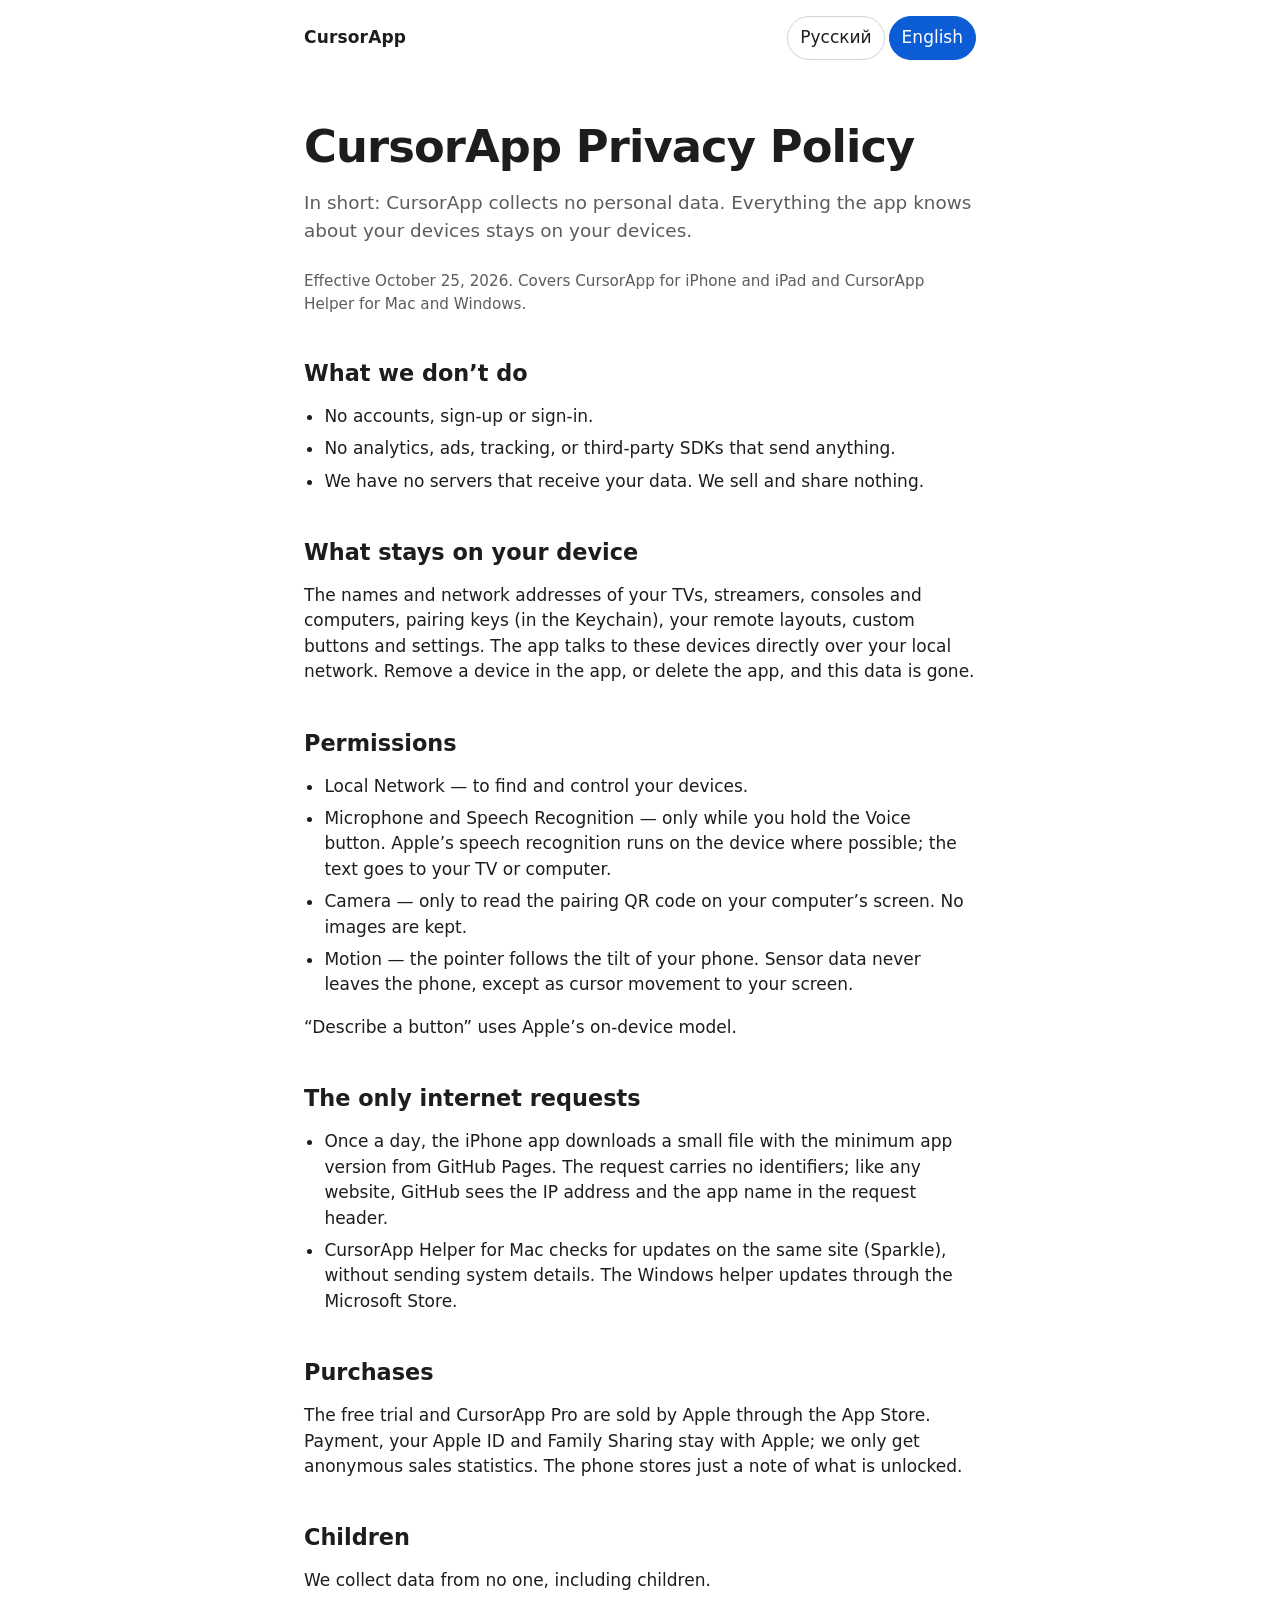
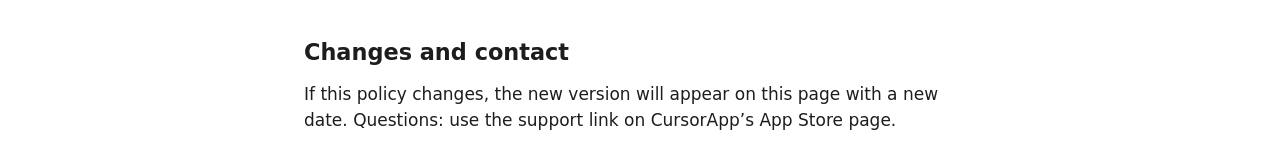
==== privacy/index.html @ 159f4410 "Publish Helper 1.0.0 staging feed and public site" ====
<!doctype html>
<html lang="en">
<head>
<meta charset="utf-8">
<meta name="viewport" content="width=device-width, initial-scale=1">
<meta http-equiv="Content-Security-Policy" content="default-src 'self'">
<meta name="color-scheme" content="light dark">
<title>CursorApp Privacy Policy</title>
<meta name="description" content="CursorApp collects no personal data. Everything stays on your devices.">
<link rel="stylesheet" href="../mac/style.css">
<script src="lang.js" defer></script>
</head>
<body>
<header class="bar">
  <span class="brand">CursorApp</span>
  <nav class="langs" aria-label="Language / Язык">
    <a href="?lang=ru" id="to-ru" hreflang="ru" lang="ru">Русский</a>
    <a href="?lang=en" id="to-en" hreflang="en" lang="en">English</a>
  </nav>
</header>

<main>
  <section aria-labelledby="h-title">
    <h1 id="h-title"><span lang="ru">Политика конфиденциальности CursorApp</span><span lang="en">CursorApp Privacy Policy</span></h1>
    <p class="lead"><span lang="ru">Коротко: CursorApp не собирает персональные данные. Всё, что приложение знает о ваших устройствах, остаётся на ваших устройствах.</span><span lang="en">In short: CursorApp collects no personal data. Everything the app knows about your devices stays on your devices.</span></p>
    <p class="meta"><span lang="ru">Действует с 25 октября 2026 года. Относится к приложению CursorApp для iPhone и iPad и к CursorApp Helper для Mac и Windows.</span><span lang="en">Effective October 25, 2026. Covers CursorApp for iPhone and iPad and CursorApp Helper for Mac and Windows.</span></p>
  </section>

  <section aria-labelledby="h-none">
    <h2 id="h-none"><span lang="ru">Чего мы не делаем</span><span lang="en">What we don’t do</span></h2>
    <ul>
      <li><span lang="ru">Нет аккаунтов, регистрации и входа.</span><span lang="en">No accounts, sign-up or sign-in.</span></li>
      <li><span lang="ru">Нет аналитики, рекламы, трекинга и сторонних SDK, которые что-то отправляют.</span><span lang="en">No analytics, ads, tracking, or third-party SDKs that send anything.</span></li>
      <li><span lang="ru">У нас нет серверов, на которые приходили бы ваши данные. Мы ничего не продаём и не передаём.</span><span lang="en">We have no servers that receive your data. We sell and share nothing.</span></li>
    </ul>
  </section>

  <section aria-labelledby="h-device">
    <h2 id="h-device"><span lang="ru">Что хранится на устройстве</span><span lang="en">What stays on your device</span></h2>
    <p><span lang="ru">Имена и адреса ваших телевизоров, приставок и компьютеров в домашней сети, ключи сопряжения (в Связке ключей), ваши раскладки пульта, свои кнопки и настройки. Приложение общается с этими устройствами напрямую по локальной сети. Удалите устройство в приложении или само приложение — и эти данные исчезнут.</span><span lang="en">The names and network addresses of your TVs, streamers, consoles and computers, pairing keys (in the Keychain), your remote layouts, custom buttons and settings. The app talks to these devices directly over your local network. Remove a device in the app, or delete the app, and this data is gone.</span></p>
  </section>

  <section aria-labelledby="h-perms">
    <h2 id="h-perms"><span lang="ru">Разрешения</span><span lang="en">Permissions</span></h2>
    <ul>
      <li><span lang="ru">Локальная сеть — чтобы найти устройства и управлять ими.</span><span lang="en">Local Network — to find and control your devices.</span></li>
      <li><span lang="ru">Микрофон и распознавание речи — только пока вы держите кнопку «Голос». Речь распознаёт Apple, на устройстве, где это возможно; текст уходит на ваш телевизор или компьютер.</span><span lang="en">Microphone and Speech Recognition — only while you hold the Voice button. Apple’s speech recognition runs on the device where possible; the text goes to your TV or computer.</span></li>
      <li><span lang="ru">Камера — только чтобы прочитать QR-код сопряжения с экрана компьютера. Снимки не сохраняются.</span><span lang="en">Camera — only to read the pairing QR code on your computer’s screen. No images are kept.</span></li>
      <li><span lang="ru">Движение — указка следует за наклоном телефона. Данные датчиков не покидают телефон, кроме движения курсора на ваш экран.</span><span lang="en">Motion — the pointer follows the tilt of your phone. Sensor data never leaves the phone, except as cursor movement to your screen.</span></li>
    </ul>
    <p><span lang="ru">«Кнопка словами» работает на модели Apple прямо на устройстве.</span><span lang="en">“Describe a button” uses Apple’s on-device model.</span></p>
  </section>

  <section aria-labelledby="h-net">
    <h2 id="h-net"><span lang="ru">Единственные запросы в интернет</span><span lang="en">The only internet requests</span></h2>
    <ul>
      <li><span lang="ru">Раз в сутки приложение для iPhone загружает с GitHub Pages небольшой файл с номером минимальной версии. В запросе нет никаких идентификаторов; GitHub, как любой сайт, видит IP-адрес и имя приложения в заголовке запроса.</span><span lang="en">Once a day, the iPhone app downloads a small file with the minimum app version from GitHub Pages. The request carries no identifiers; like any website, GitHub sees the IP address and the app name in the request header.</span></li>
      <li><span lang="ru">CursorApp Helper для Mac проверяет обновления на том же сайте (Sparkle), без сведений о системе. Помощник для Windows обновляется через Microsoft Store.</span><span lang="en">CursorApp Helper for Mac checks for updates on the same site (Sparkle), without sending system details. The Windows helper updates through the Microsoft Store.</span></li>
    </ul>
  </section>

  <section aria-labelledby="h-buy">
    <h2 id="h-buy"><span lang="ru">Покупки</span><span lang="en">Purchases</span></h2>
    <p><span lang="ru">Пробную неделю и CursorApp Pro продаёт Apple через App Store. Оплата, Apple ID и семейный доступ остаются у Apple; мы получаем только обезличенную статистику продаж. На телефоне хранится лишь отметка о том, что открыто.</span><span lang="en">The free trial and CursorApp Pro are sold by Apple through the App Store. Payment, your Apple ID and Family Sharing stay with Apple; we only get anonymous sales statistics. The phone stores just a note of what is unlocked.</span></p>
  </section>

  <section aria-labelledby="h-kids">
    <h2 id="h-kids"><span lang="ru">Дети</span><span lang="en">Children</span></h2>
    <p><span lang="ru">Мы ни у кого не собираем данные, в том числе у детей.</span><span lang="en">We collect data from no one, including children.</span></p>
  </section>

  <section aria-labelledby="h-contact">
    <h2 id="h-contact"><span lang="ru">Изменения и связь</span><span lang="en">Changes and contact</span></h2>
    <p><span lang="ru">Если политика изменится, новая версия появится на этой странице с новой датой. Вопросы — через ссылку поддержки на странице CursorApp в App Store.</span><span lang="en">If this policy changes, the new version will appear on this page with a new date. Questions: use the support link on CursorApp’s App Store page.</span></p>
  </section>
</main>
</body>
</html>
---- mac/style.css ----
:root {
  color-scheme: light dark;
  --bg: #ffffff;
  --text: #1d1d1f;
  --muted: #5c5c61;
  --line: #d2d2d7;
  --card: #f5f5f7;
  --accent: #0b5cd5;
  --on-accent: #ffffff;
  --disabled-bg: #e3e3e8;
  --disabled-text: #5c5c61;
}
@media (prefers-color-scheme: dark) {
  :root {
    --bg: #111113;
    --text: #f2f2f4;
    --muted: #a8a8b0;
    --line: #38383d;
    --card: #1c1c1f;
    --accent: #6aa7ff;
    --on-accent: #0a1a33;
    --disabled-bg: #2a2a2e;
    --disabled-text: #a8a8b0;
  }
}
* { box-sizing: border-box; }
html { -webkit-text-size-adjust: 100%; }
body {
  margin: 0;
  background: var(--bg);
  color: var(--text);
  font: 17px/1.5 -apple-system, BlinkMacSystemFont, "SF Pro Text", system-ui, "Segoe UI", sans-serif;
  overflow-wrap: anywhere;
}
/* Язык выбирает page.js: видна только ветка с lang активного языка. Без скриптов — английский (html lang="en"). */
html[lang="ru"] span[lang="en"],
html[lang="en"] span[lang="ru"] { display: none; }
.bar, main, footer { max-width: 44rem; margin: 0 auto; padding-left: 16px; padding-right: 16px; }
.bar { display: flex; justify-content: space-between; align-items: center; padding-top: 16px; padding-bottom: 8px; gap: 12px; flex-wrap: wrap; }
.brand { font-weight: 700; letter-spacing: .01em; }
.langs { display: flex; gap: 4px; }
.langs a { color: var(--text); text-decoration: none; padding: 8px 12px; border-radius: 999px; border: 1px solid var(--line); min-height: 44px; display: inline-flex; align-items: center; }
.langs a[aria-current="true"] { background: var(--accent); color: var(--on-accent); border-color: var(--accent); }
h1 { font-size: clamp(1.9rem, 7vw, 2.8rem); line-height: 1.1; margin: 1.2em 0 .4em; letter-spacing: -.02em; }
h2 { font-size: 1.4rem; margin: 2em 0 .5em; line-height: 1.2; }
.lead { font-size: 1.15rem; color: var(--muted); margin: 0 0 1.4em; }
.download { margin: 1em 0; }
.button {
  display: inline-flex; align-items: center; justify-content: center; min-height: 52px; padding: 0 28px;
  border-radius: 999px; background: var(--accent); color: var(--on-accent); font-weight: 600; font-size: 1.05rem; text-decoration: none;
}
.button[aria-disabled="true"] { background: var(--disabled-bg); color: var(--disabled-text); pointer-events: none; cursor: default; }
.meta { color: var(--muted); font-size: .95rem; margin: .6em 0 0; }
code { font: .9em ui-monospace, SFMono-Regular, Menlo, monospace; background: var(--card); padding: .1em .35em; border-radius: 6px; }
#sha { display: inline-block; max-width: 100%; word-break: break-all; }
.steps { padding-inline-start: 1.4em; }
.steps li { margin: .5em 0; }
details { border-top: 1px solid var(--line); padding: .4em 0; }
details:last-of-type { border-bottom: 1px solid var(--line); }
summary { cursor: pointer; font-weight: 600; padding: .5em 0; min-height: 44px; }
details p { margin: .2em 0 .8em; color: var(--muted); }
ul { padding-inline-start: 1.2em; }
li { margin: .4em 0; }
footer { color: var(--muted); font-size: .9rem; padding-top: 2em; padding-bottom: 3em; }
a:focus-visible, summary:focus-visible, .button:focus-visible {
  outline: 3px solid var(--accent); outline-offset: 3px; border-radius: 6px;
}
@media (prefers-reduced-motion: no-preference) {
  .button, .langs a { transition: background-color .15s ease, color .15s ease; }
}
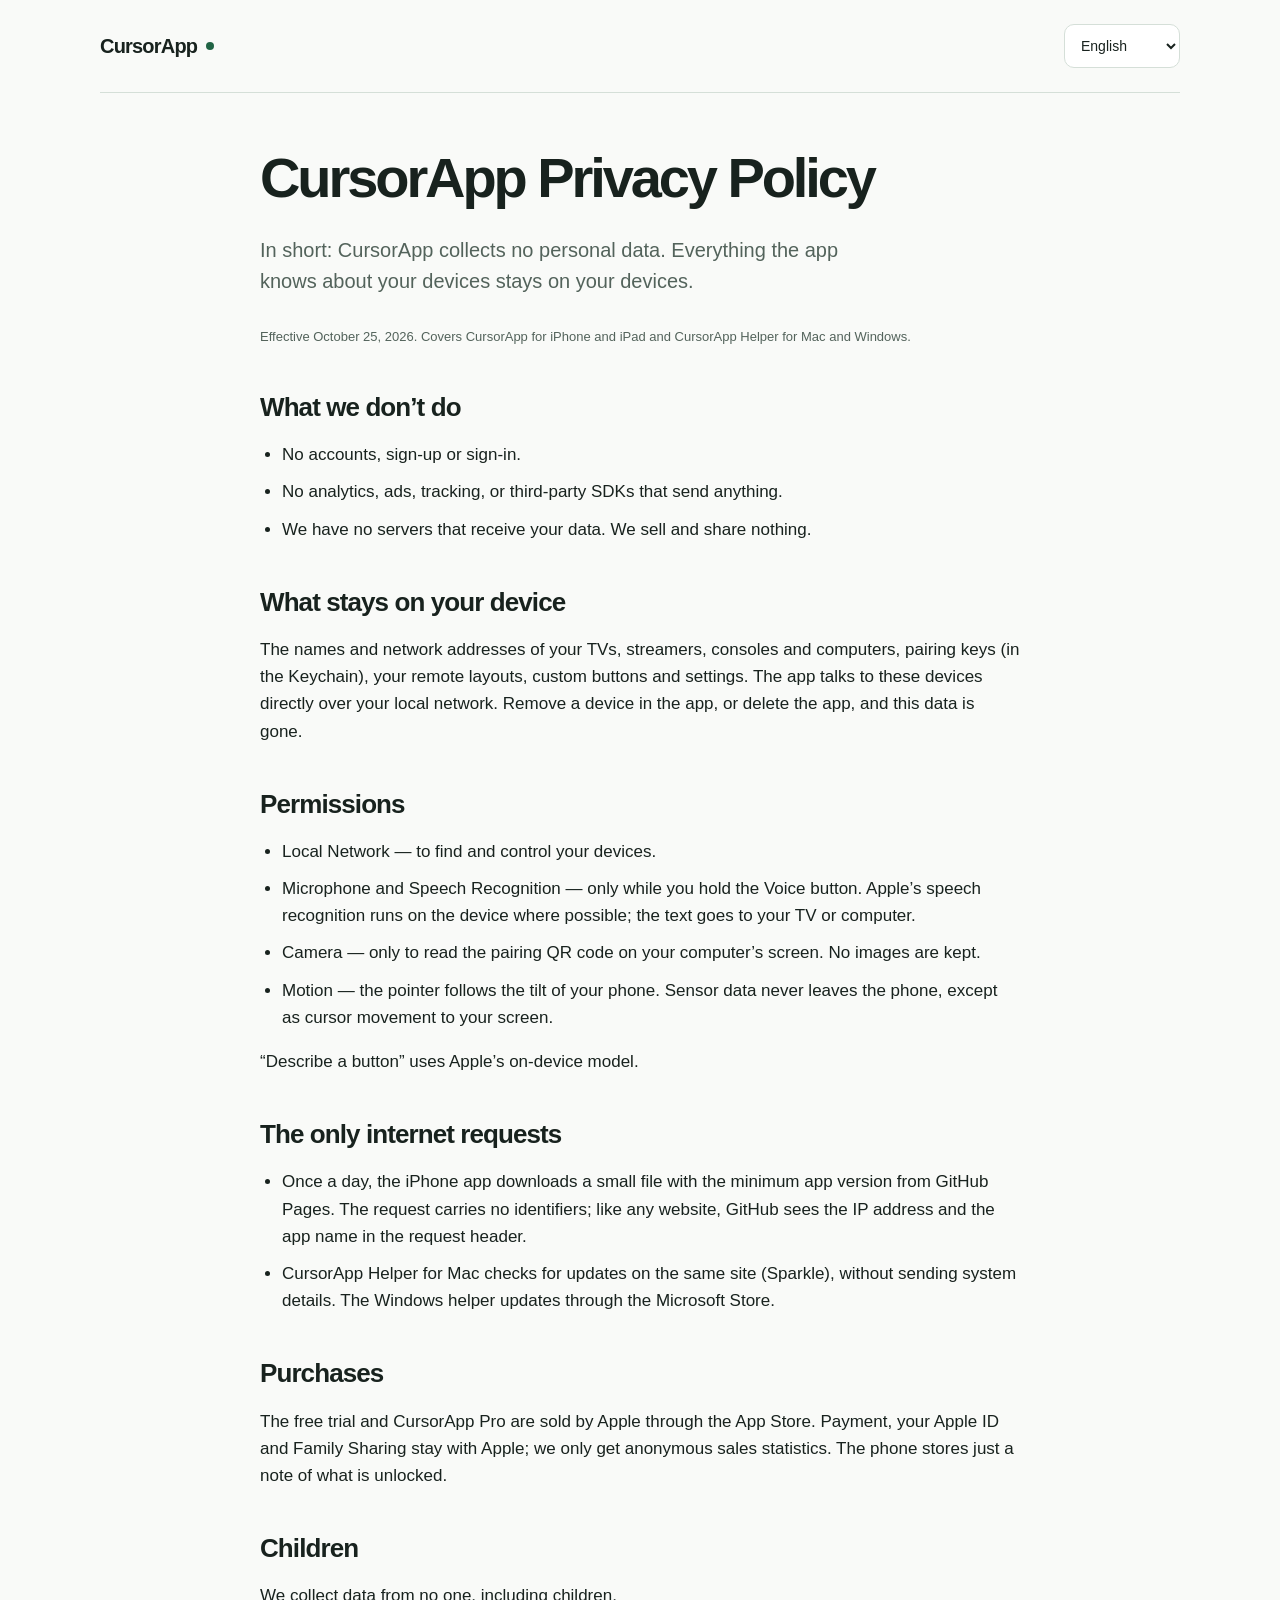
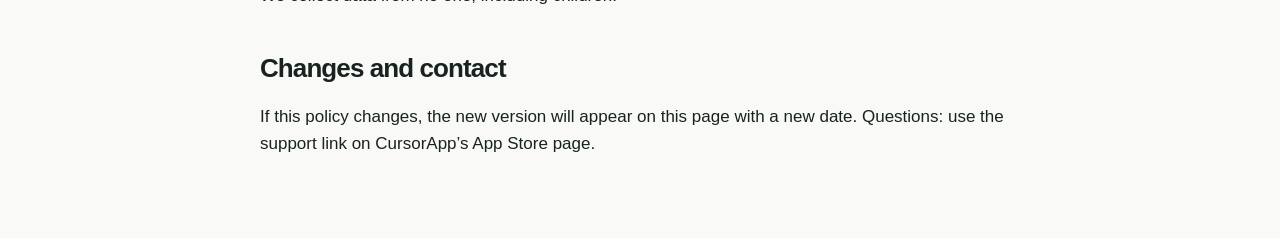
==== commit 682418e8: "Simplify Helper setup page and language selection" ====
--- a/privacy/index.html
+++ b/privacy/index.html
@@ -8,15 +8,18 @@
 <title>CursorApp Privacy Policy</title>
 <meta name="description" content="CursorApp collects no personal data. Everything stays on your devices.">
 <link rel="stylesheet" href="../mac/style.css">
-<script src="lang.js" defer></script>
+<script src="../lang.js" defer></script>
 </head>
-<body>
+<body class="legal">
 <header class="bar">
-  <span class="brand">CursorApp</span>
-  <nav class="langs" aria-label="Language / Язык">
-    <a href="?lang=ru" id="to-ru" hreflang="ru" lang="ru">Русский</a>
-    <a href="?lang=en" id="to-en" hreflang="en" lang="en">English</a>
-  </nav>
+  <a class="brand" href="../mac/" data-localized-link>CursorApp<span class="brand-dot" aria-hidden="true"></span></a>
+  <label class="language-picker">
+    <span class="sr-only"><span lang="ru">Язык</span><span lang="en">Language</span></span>
+    <select id="language" name="lang">
+      <option value="en" lang="en">English</option>
+      <option value="ru" lang="ru">Русский</option>
+    </select>
+  </label>
 </header>
 
 <main>
--- a/mac/style.css
+++ b/mac/style.css
@@ -1,70 +1,64 @@
 :root {
   color-scheme: light dark;
-  --bg: #ffffff;
-  --text: #1d1d1f;
-  --muted: #5c5c61;
-  --line: #d2d2d7;
-  --card: #f5f5f7;
-  --accent: #0b5cd5;
-  --on-accent: #ffffff;
-  --disabled-bg: #e3e3e8;
-  --disabled-text: #5c5c61;
+  --bg: #f9faf8; --text: #18221e; --muted: #53635b; --line: #d5dfd8;
+  --card: #fff; --accent: #216445; --on-accent: #fff; --soft: #edf3ee;
 }
 @media (prefers-color-scheme: dark) {
-  :root {
-    --bg: #111113;
-    --text: #f2f2f4;
-    --muted: #a8a8b0;
-    --line: #38383d;
-    --card: #1c1c1f;
-    --accent: #6aa7ff;
-    --on-accent: #0a1a33;
-    --disabled-bg: #2a2a2e;
-    --disabled-text: #a8a8b0;
-  }
+  :root { --bg: #111815; --text: #edf4ee; --muted: #a5b7aa; --line: #35483c; --card: #19231d; --accent: #a5e1b8; --on-accent: #132d1c; --soft: #1c3023; }
 }
 * { box-sizing: border-box; }
-html { -webkit-text-size-adjust: 100%; }
-body {
-  margin: 0;
-  background: var(--bg);
-  color: var(--text);
-  font: 17px/1.5 -apple-system, BlinkMacSystemFont, "SF Pro Text", system-ui, "Segoe UI", sans-serif;
-  overflow-wrap: anywhere;
+html { -webkit-text-size-adjust: 100%; scroll-padding-top: 2rem; }
+body { margin: 0; background: var(--bg); color: var(--text); font: 17px/1.6 -apple-system, BlinkMacSystemFont, "Segoe UI", sans-serif; overflow-wrap: anywhere; }
+html[lang="ru"] span[lang="en"], html[lang="en"] span[lang="ru"] { display: none; }
+.bar, main, footer { width: min(100% - 64px, 1080px); margin-inline: auto; }
+.bar { display: flex; justify-content: space-between; align-items: center; gap: 24px; padding-block: 24px; border-bottom: 1px solid var(--line); }
+.brand { display: inline-flex; align-items: center; gap: 9px; color: var(--text); font-size: 20px; font-weight: 700; letter-spacing: -.04em; text-decoration: none; }
+.brand-dot { width: 8px; height: 8px; background: var(--accent); border-radius: 50%; }
+.language-picker select { min-height: 44px; max-width: 100%; padding: 8px 30px 8px 12px; border: 1px solid var(--line); border-radius: 10px; background: var(--card); color: var(--text); font: inherit; font-size: 14px; cursor: pointer; }
+.sr-only { position: absolute; width: 1px; height: 1px; padding: 0; margin: -1px; overflow: hidden; clip-path: inset(50%); white-space: nowrap; border: 0; }
+.hero { max-width: 810px; padding-block: 78px 80px; }
+.eyebrow { margin: 0 0 18px; color: var(--muted); font-size: 13px; font-weight: 650; letter-spacing: .08em; }
+h1 { font-size: clamp(44px, 7.5vw, 84px); line-height: 1.04; letter-spacing: -.055em; font-weight: 650; margin: 0 0 28px; }
+.lead { max-width: 610px; margin: 0 0 30px; color: var(--muted); font-size: clamp(18px, 2.4vw, 22px); line-height: 1.55; }
+.download { margin-top: 26px; }
+.button { display: inline-flex; align-items: center; justify-content: center; gap: 24px; min-height: 54px; padding: 12px 24px; border-radius: 12px; background: var(--accent); color: var(--on-accent); font-size: 17px; font-weight: 650; text-decoration: none; }
+.button[aria-disabled="true"] { background: var(--soft); color: var(--muted); pointer-events: none; }
+.meta, .requirements { color: var(--muted); font-size: 13px; margin: 12px 0 0; }
+.meta:empty { display: none; }
+.requirements { margin-top: 8px; }
+.release-link { margin: 14px 0 0; font-size: 13px; }
+a { color: var(--accent); text-underline-offset: .2em; }
+.setup { padding-block: 56px; border-top: 1px solid var(--line); }
+.section-heading { margin-bottom: 28px; }
+.section-heading .eyebrow { margin-bottom: 8px; }
+h2 { font-size: clamp(26px, 3.5vw, 36px); line-height: 1.2; letter-spacing: -.035em; margin: 0 0 18px; font-weight: 650; }
+h3 { font-size: 20px; line-height: 1.25; letter-spacing: -.02em; margin: 20px 0 12px; }
+.steps { display: grid; grid-template-columns: repeat(3, minmax(0, 1fr)); list-style: none; gap: 16px; padding: 0; margin: 0; }
+.steps li { padding: 26px; border: 1px solid var(--line); border-radius: 18px; background: var(--card); }
+.step-number { display: inline-flex; justify-content: center; align-items: center; width: 38px; height: 38px; border-radius: 50%; background: var(--soft); color: var(--accent); font-size: 13px; font-weight: 650; }
+.steps p { margin: 0; color: var(--muted); font-size: 15px; line-height: 1.7; }
+.setup-note { margin: 20px 0 0; font-size: 14px; color: var(--muted); }
+.help { max-width: 760px; padding-block: 32px 80px; }
+details { border-top: 1px solid var(--line); padding-block: 6px; }
+details:last-of-type { border-bottom: 1px solid var(--line); }
+summary { cursor: pointer; font-weight: 550; padding: 14px 0; min-height: 44px; }
+details p { margin: 0 0 18px; color: var(--muted); }
+code { font: .85em ui-monospace, SFMono-Regular, Menlo, monospace; background: var(--soft); padding: .15em .35em; border-radius: 4px; }
+#sha { display: block; max-width: 100%; word-break: break-all; margin-bottom: 16px; }
+footer { display: flex; flex-wrap: wrap; justify-content: space-between; gap: 12px 24px; padding-block: 24px 36px; border-top: 1px solid var(--line); font-size: 13px; color: var(--muted); }
+a:focus-visible, summary:focus-visible, select:focus-visible { outline: 3px solid var(--accent); outline-offset: 4px; }
+.legal main { max-width: 760px; padding-block: 56px 64px; }
+.legal h1 { font-size: clamp(36px, 6vw, 56px); }
+.legal h2 { font-size: 26px; margin-top: 44px; }
+.legal .lead { font-size: 20px; }
+.legal ul { padding-inline-start: 22px; }
+.legal li { margin-block: 10px; }
+@media (max-width: 720px) {
+  .bar, main, footer { width: calc(100% - 40px); }
+  .hero { padding-block: 52px 56px; }
+  .setup { padding-block: 36px; }
+  .steps { grid-template-columns: 1fr; gap: 12px; }
+  .steps li { padding: 22px; }
+  .help { padding-block: 28px 56px; }
 }
-/* Язык выбирает page.js: видна только ветка с lang активного языка. Без скриптов — английский (html lang="en"). */
-html[lang="ru"] span[lang="en"],
-html[lang="en"] span[lang="ru"] { display: none; }
-.bar, main, footer { max-width: 44rem; margin: 0 auto; padding-left: 16px; padding-right: 16px; }
-.bar { display: flex; justify-content: space-between; align-items: center; padding-top: 16px; padding-bottom: 8px; gap: 12px; flex-wrap: wrap; }
-.brand { font-weight: 700; letter-spacing: .01em; }
-.langs { display: flex; gap: 4px; }
-.langs a { color: var(--text); text-decoration: none; padding: 8px 12px; border-radius: 999px; border: 1px solid var(--line); min-height: 44px; display: inline-flex; align-items: center; }
-.langs a[aria-current="true"] { background: var(--accent); color: var(--on-accent); border-color: var(--accent); }
-h1 { font-size: clamp(1.9rem, 7vw, 2.8rem); line-height: 1.1; margin: 1.2em 0 .4em; letter-spacing: -.02em; }
-h2 { font-size: 1.4rem; margin: 2em 0 .5em; line-height: 1.2; }
-.lead { font-size: 1.15rem; color: var(--muted); margin: 0 0 1.4em; }
-.download { margin: 1em 0; }
-.button {
-  display: inline-flex; align-items: center; justify-content: center; min-height: 52px; padding: 0 28px;
-  border-radius: 999px; background: var(--accent); color: var(--on-accent); font-weight: 600; font-size: 1.05rem; text-decoration: none;
-}
-.button[aria-disabled="true"] { background: var(--disabled-bg); color: var(--disabled-text); pointer-events: none; cursor: default; }
-.meta { color: var(--muted); font-size: .95rem; margin: .6em 0 0; }
-code { font: .9em ui-monospace, SFMono-Regular, Menlo, monospace; background: var(--card); padding: .1em .35em; border-radius: 6px; }
-#sha { display: inline-block; max-width: 100%; word-break: break-all; }
-.steps { padding-inline-start: 1.4em; }
-.steps li { margin: .5em 0; }
-details { border-top: 1px solid var(--line); padding: .4em 0; }
-details:last-of-type { border-bottom: 1px solid var(--line); }
-summary { cursor: pointer; font-weight: 600; padding: .5em 0; min-height: 44px; }
-details p { margin: .2em 0 .8em; color: var(--muted); }
-ul { padding-inline-start: 1.2em; }
-li { margin: .4em 0; }
-footer { color: var(--muted); font-size: .9rem; padding-top: 2em; padding-bottom: 3em; }
-a:focus-visible, summary:focus-visible, .button:focus-visible {
-  outline: 3px solid var(--accent); outline-offset: 3px; border-radius: 6px;
-}
-@media (prefers-reduced-motion: no-preference) {
-  .button, .langs a { transition: background-color .15s ease, color .15s ease; }
-}
+@media (prefers-reduced-motion: no-preference) { .button { transition: opacity .15s ease; } .button:hover { opacity: .85; } }
